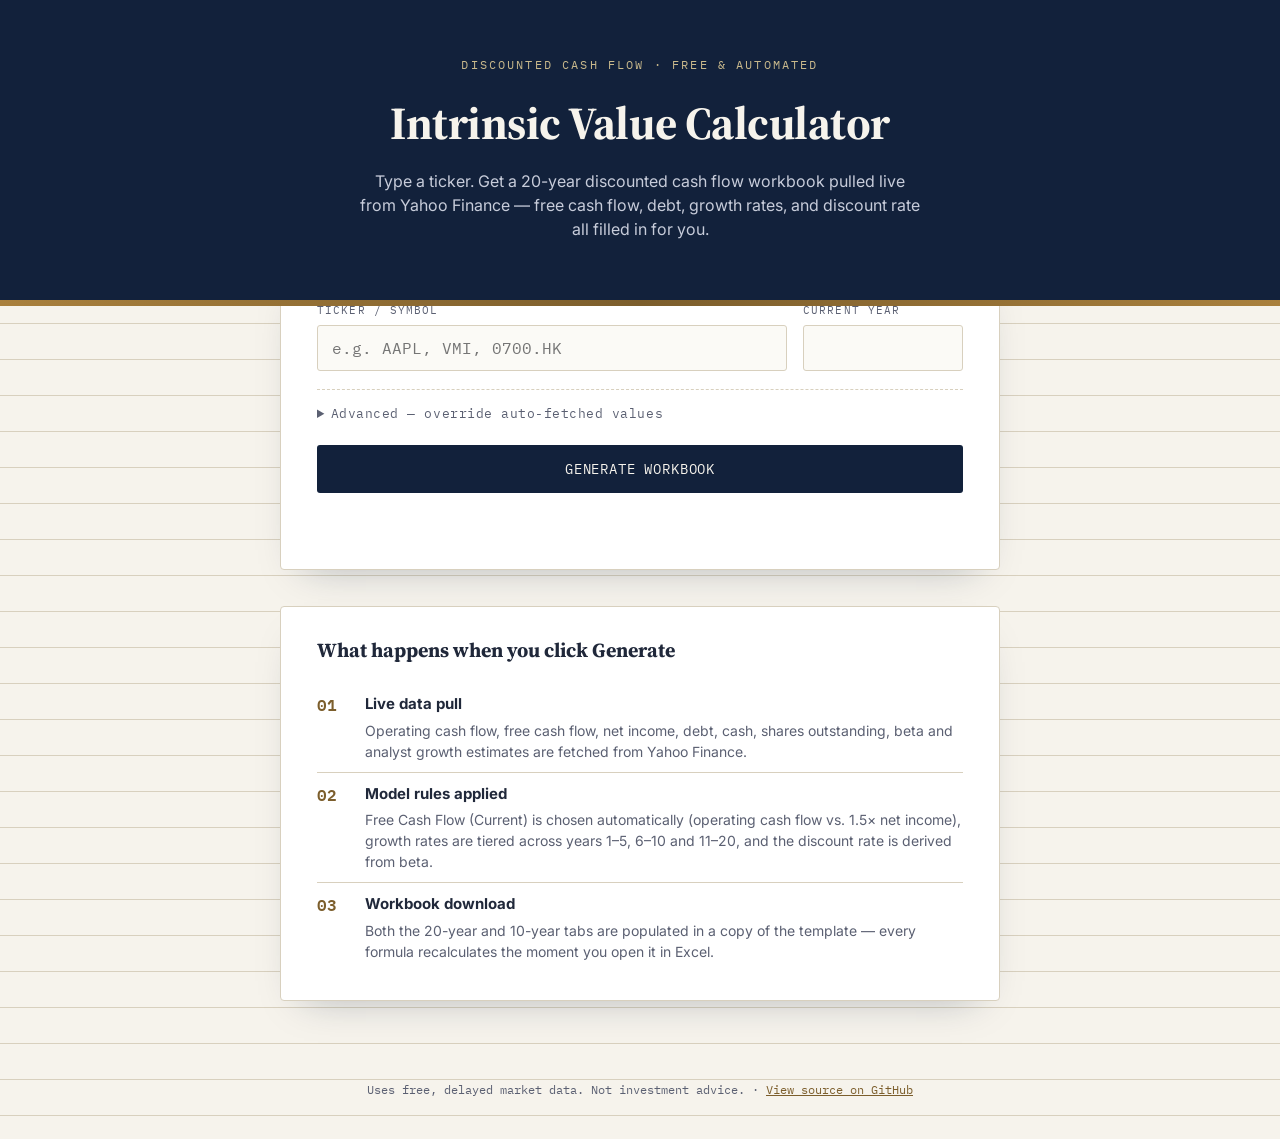
==== web/templates/index.html @ c6a9c307 "Add files via upload" ====
<!DOCTYPE html>
<html lang="en">
<head>
<meta charset="UTF-8">
<meta name="viewport" content="width=device-width, initial-scale=1.0">
<title>Intrinsic Value Calculator</title>
<link rel="preconnect" href="https://fonts.googleapis.com">
<link href="https://fonts.googleapis.com/css2?family=Source+Serif+4:opsz,wght@8..60,400;8..60,600;8..60,700&family=IBM+Plex+Mono:wght@400;500;600&family=Inter:wght@400;500;600&display=swap" rel="stylesheet">
<style>
  :root{
    --ink:#12213B;
    --paper:#F6F3EC;
    --paper-raised:#FFFFFF;
    --brass:#A9803D;
    --brass-dark:#7C5E2C;
    --rule:#D8D0BE;
    --text:#20283A;
    --text-muted:#5B6072;
    --green:#1E6E45;
    --red:#9A3A2E;
  }
  *{box-sizing:border-box;}
  html,body{margin:0;padding:0;}
  body{
    background:var(--paper);
    color:var(--text);
    font-family:'Inter',sans-serif;
    line-height:1.5;
  }
  .ledger-lines{
    background-image: repeating-linear-gradient(to bottom, transparent, transparent 35px, var(--rule) 35px, var(--rule) 36px);
  }
  header{
    background:var(--ink);
    color:var(--paper);
    padding:56px 24px 64px;
    text-align:center;
    position:relative;
  }
  header::after{
    content:"";
    position:absolute; left:0; right:0; bottom:-1px;
    height:6px;
    background:linear-gradient(90deg, var(--brass), var(--brass-dark), var(--brass));
  }
  .eyebrow{
    font-family:'IBM Plex Mono',monospace;
    letter-spacing:.18em;
    text-transform:uppercase;
    font-size:12px;
    color:#C9B98C;
    margin-bottom:14px;
  }
  h1{
    font-family:'Source Serif 4',serif;
    font-weight:700;
    font-size:clamp(30px,5vw,46px);
    margin:0 0 12px;
    letter-spacing:-0.01em;
  }
  header p{
    max-width:560px;
    margin:0 auto;
    color:#C7CCDA;
    font-size:16px;
  }
  main{
    max-width:760px;
    margin:-40px auto 80px;
    padding:0 20px;
  }
  .card{
    background:var(--paper-raised);
    border:1px solid var(--rule);
    border-radius:4px;
    box-shadow:0 18px 40px -24px rgba(18,33,59,0.35);
    padding:36px;
  }
  .field-row{
    display:grid;
    grid-template-columns:1fr 160px;
    gap:16px;
    margin-bottom:18px;
  }
  label{
    display:block;
    font-family:'IBM Plex Mono',monospace;
    font-size:11px;
    letter-spacing:.1em;
    text-transform:uppercase;
    color:var(--text-muted);
    margin-bottom:6px;
  }
  input[type=text], input[type=number]{
    width:100%;
    padding:12px 14px;
    border:1px solid var(--rule);
    border-radius:3px;
    font-family:'IBM Plex Mono',monospace;
    font-size:16px;
    background:#FBFAF6;
    color:var(--text);
  }
  input:focus{
    outline:2px solid var(--brass);
    outline-offset:1px;
    border-color:var(--brass);
  }
  details{
    margin:8px 0 22px;
    border-top:1px dashed var(--rule);
    padding-top:14px;
  }
  summary{
    cursor:pointer;
    font-size:13px;
    color:var(--text-muted);
    font-family:'IBM Plex Mono',monospace;
    letter-spacing:.04em;
  }
  .adv-row{
    display:grid;
    grid-template-columns:1fr 1fr;
    gap:16px;
    margin-top:16px;
  }
  button{
    width:100%;
    padding:15px;
    background:var(--ink);
    color:var(--paper);
    border:none;
    border-radius:3px;
    font-family:'IBM Plex Mono',monospace;
    font-size:14px;
    letter-spacing:.06em;
    text-transform:uppercase;
    cursor:pointer;
    transition:background .15s ease;
  }
  button:hover{ background:#1B2E52; }
  button:disabled{ background:#9099AA; cursor:progress; }

  #status{
    margin-top:20px;
    font-family:'IBM Plex Mono',monospace;
    font-size:13px;
    white-space:pre-wrap;
    min-height:20px;
  }
  #status.ok{ color:var(--green); }
  #status.err{ color:var(--red); }

  .steps{
    margin-top:36px;
    padding:28px 36px;
  }
  .steps h2{
    font-family:'Source Serif 4',serif;
    font-size:20px;
    margin:0 0 18px;
  }
  .step{
    display:grid;
    grid-template-columns:34px 1fr;
    gap:14px;
    padding:10px 0;
    border-bottom:1px solid var(--rule);
  }
  .step:last-child{ border-bottom:none; }
  .step .num{
    font-family:'IBM Plex Mono',monospace;
    color:var(--brass-dark);
    font-weight:600;
  }
  .step h3{ margin:0 0 4px; font-size:15px; }
  .step p{ margin:0; color:var(--text-muted); font-size:14px; }

  footer{
    text-align:center;
    color:var(--text-muted);
    font-size:12px;
    font-family:'IBM Plex Mono',monospace;
    padding-bottom:40px;
  }
  footer a{ color:var(--brass-dark); }
</style>
</head>
<body class="ledger-lines">
  <header>
    <div class="eyebrow">Discounted Cash Flow &middot; Free &amp; Automated</div>
    <h1>Intrinsic Value Calculator</h1>
    <p>Type a ticker. Get a 20-year discounted cash flow workbook pulled live from Yahoo Finance &mdash; free cash flow, debt, growth rates, and discount rate all filled in for you.</p>
  </header>

  <main>
    <div class="card">
      <div class="field-row">
        <div>
          <label for="ticker">Ticker / Symbol</label>
          <input type="text" id="ticker" placeholder="e.g. AAPL, VMI, 0700.HK" autocomplete="off">
        </div>
        <div>
          <label for="year">Current Year</label>
          <input type="number" id="year">
        </div>
      </div>

      <details>
        <summary>Advanced &mdash; override auto-fetched values</summary>
        <div class="adv-row">
          <div>
            <label for="last_close">Last Close Price</label>
            <input type="number" step="0.01" id="last_close" placeholder="auto">
          </div>
          <div>
            <label for="discount_rate">Discount Rate (decimal)</label>
            <input type="number" step="0.001" id="discount_rate" placeholder="auto, e.g. 0.086">
          </div>
        </div>
      </details>

      <button id="generateBtn">Generate Workbook</button>
      <div id="status"></div>
    </div>

    <div class="card steps">
      <h2>What happens when you click Generate</h2>
      <div class="step">
        <div class="num">01</div>
        <div><h3>Live data pull</h3><p>Operating cash flow, free cash flow, net income, debt, cash, shares outstanding, beta and analyst growth estimates are fetched from Yahoo Finance.</p></div>
      </div>
      <div class="step">
        <div class="num">02</div>
        <div><h3>Model rules applied</h3><p>Free Cash Flow (Current) is chosen automatically (operating cash flow vs. 1.5&times; net income), growth rates are tiered across years 1&ndash;5, 6&ndash;10 and 11&ndash;20, and the discount rate is derived from beta.</p></div>
      </div>
      <div class="step">
        <div class="num">03</div>
        <div><h3>Workbook download</h3><p>Both the 20-year and 10-year tabs are populated in a copy of the template &mdash; every formula recalculates the moment you open it in Excel.</p></div>
      </div>
    </div>
  </main>

  <footer>
    Uses free, delayed market data. Not investment advice. &middot; <a href="https://github.com" target="_blank" rel="noopener">View source on GitHub</a>
  </footer>

<script>
  document.getElementById('year').value = {{ default_year }};

  const btn = document.getElementById('generateBtn');
  const statusEl = document.getElementById('status');

  btn.addEventListener('click', async () => {
    const ticker = document.getElementById('ticker').value.trim();
    const year = document.getElementById('year').value.trim();
    const lastClose = document.getElementById('last_close').value.trim();
    const discountRate = document.getElementById('discount_rate').value.trim();

    statusEl.className = '';
    statusEl.textContent = '';

    if (!ticker) {
      statusEl.className = 'err';
      statusEl.textContent = 'Please enter a ticker symbol.';
      return;
    }

    btn.disabled = true;
    statusEl.textContent = `Fetching data for ${ticker.toUpperCase()}...`;

    try {
      const res = await fetch('/api/generate', {
        method: 'POST',
        headers: {'Content-Type':'application/json'},
        body: JSON.stringify({
          ticker, year,
          last_close: lastClose || null,
          discount_rate: discountRate || null,
        }),
      });

      if (!res.ok) {
        const data = await res.json().catch(() => ({}));
        throw new Error(data.error || `Request failed (${res.status})`);
      }

      const blob = await res.blob();
      const disposition = res.headers.get('Content-Disposition') || '';
      const match = disposition.match(/filename="?([^"]+)"?/);
      const filename = match ? match[1] : `${ticker.toUpperCase()}_Intrinsic_Value.xlsx`;

      const url = window.URL.createObjectURL(blob);
      const a = document.createElement('a');
      a.href = url;
      a.download = filename;
      document.body.appendChild(a);
      a.click();
      a.remove();
      window.URL.revokeObjectURL(url);

      statusEl.className = 'ok';
      statusEl.textContent = `Done — ${filename} downloaded.`;
    } catch (err) {
      statusEl.className = 'err';
      statusEl.textContent = `Error: ${err.message}`;
    } finally {
      btn.disabled = false;
    }
  });
</script>
</body>
</html>
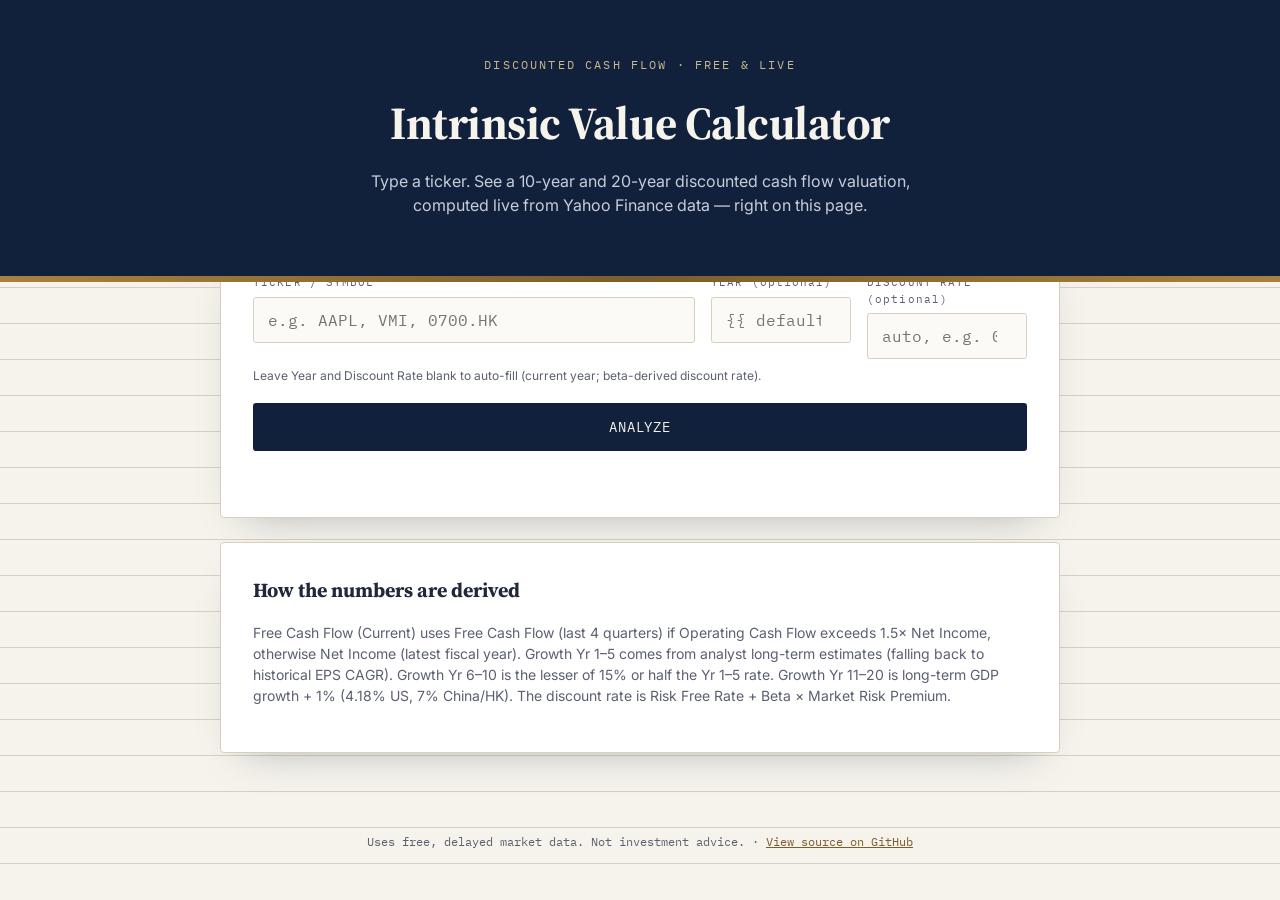
==== commit f854b964: "Add files via upload" ====
--- a/web/templates/index.html
+++ b/web/templates/index.html
@@ -65,7 +65,7 @@
     font-size:16px;
   }
   main{
-    max-width:760px;
+    max-width:880px;
     margin:-40px auto 80px;
     padding:0 20px;
   }
@@ -74,13 +74,17 @@
     border:1px solid var(--rule);
     border-radius:4px;
     box-shadow:0 18px 40px -24px rgba(18,33,59,0.35);
-    padding:36px;
+    padding:32px;
+    margin-bottom:24px;
   }
   .field-row{
     display:grid;
-    grid-template-columns:1fr 160px;
+    grid-template-columns:1fr 140px 160px;
     gap:16px;
-    margin-bottom:18px;
+    margin-bottom:8px;
+  }
+  @media (max-width:640px){
+    .field-row{ grid-template-columns:1fr; }
   }
   label{
     display:block;
@@ -106,27 +110,13 @@
     outline-offset:1px;
     border-color:var(--brass);
   }
-  details{
-    margin:8px 0 22px;
-    border-top:1px dashed var(--rule);
-    padding-top:14px;
-  }
-  summary{
-    cursor:pointer;
-    font-size:13px;
-    color:var(--text-muted);
-    font-family:'IBM Plex Mono',monospace;
-    letter-spacing:.04em;
-  }
-  .adv-row{
-    display:grid;
-    grid-template-columns:1fr 1fr;
-    gap:16px;
-    margin-top:16px;
+  .hint{
+    font-size:12px;
+    color:var(--text-muted);
+    margin:2px 0 18px;
   }
   button{
-    width:100%;
-    padding:15px;
+    padding:15px 22px;
     background:var(--ink);
     color:var(--paper);
     border:none;
@@ -138,43 +128,135 @@
     cursor:pointer;
     transition:background .15s ease;
   }
-  button:hover{ background:#1B2E52; }
-  button:disabled{ background:#9099AA; cursor:progress; }
+  button.primary{ width:100%; }
+  button.secondary{
+    background:transparent;
+    color:var(--ink);
+    border:1px solid var(--ink);
+  }
+  button:hover{ background:#1B2E52; color:var(--paper); }
+  button.secondary:hover{ background:var(--ink); }
+  button:disabled{ background:#9099AA; color:#fff; cursor:progress; border-color:#9099AA; }
 
   #status{
-    margin-top:20px;
+    margin-top:14px;
     font-family:'IBM Plex Mono',monospace;
     font-size:13px;
     white-space:pre-wrap;
     min-height:20px;
   }
-  #status.ok{ color:var(--green); }
   #status.err{ color:var(--red); }
 
-  .steps{
-    margin-top:36px;
-    padding:28px 36px;
-  }
-  .steps h2{
+  #results{ display:none; }
+
+  .stock-name{
     font-family:'Source Serif 4',serif;
-    font-size:20px;
-    margin:0 0 18px;
-  }
-  .step{
+    font-size:24px;
+    font-weight:700;
+    margin:0;
+  }
+  .stock-sub{
+    font-family:'IBM Plex Mono',monospace;
+    font-size:13px;
+    color:var(--text-muted);
+    margin-top:4px;
+  }
+
+  .kv-grid{
     display:grid;
-    grid-template-columns:34px 1fr;
+    grid-template-columns:repeat(auto-fit, minmax(180px,1fr));
+    gap:18px;
+    margin-top:20px;
+  }
+  .kv-grid .kv label{ margin-bottom:4px; }
+  .kv-grid .kv .val{
+    font-family:'IBM Plex Mono',monospace;
+    font-size:16px;
+  }
+  .kv-grid .kv .src{
+    font-size:11px;
+    color:var(--text-muted);
+    margin-top:2px;
+  }
+
+  .horizon-toggle{
+    display:flex;
+    gap:0;
+    margin-bottom:20px;
+    border:1px solid var(--ink);
+    border-radius:3px;
+    overflow:hidden;
+    width:fit-content;
+  }
+  .horizon-toggle button{
+    background:transparent;
+    color:var(--ink);
+    border:none;
+    border-radius:0;
+    padding:10px 20px;
+  }
+  .horizon-toggle button.active{
+    background:var(--ink);
+    color:var(--paper);
+  }
+
+  .verdict{
+    display:flex;
+    align-items:baseline;
     gap:14px;
-    padding:10px 0;
+    padding:20px 0;
+    border-top:1px solid var(--rule);
     border-bottom:1px solid var(--rule);
-  }
-  .step:last-child{ border-bottom:none; }
-  .step .num{
-    font-family:'IBM Plex Mono',monospace;
-    color:var(--brass-dark);
-    font-weight:600;
-  }
-  .step h3{ margin:0 0 4px; font-size:15px; }
-  .step p{ margin:0; color:var(--text-muted); font-size:14px; }
+    margin:20px 0;
+  }
+  .verdict .price{
+    font-family:'Source Serif 4',serif;
+    font-size:34px;
+    font-weight:700;
+  }
+  .verdict .tag{
+    font-family:'IBM Plex Mono',monospace;
+    font-size:13px;
+    padding:4px 10px;
+    border-radius:3px;
+  }
+  .tag.undervalued{ background:#E4F0E9; color:var(--green); }
+  .tag.overvalued{ background:#F3E4E1; color:var(--red); }
+
+  table{
+    width:100%;
+    border-collapse:collapse;
+    font-family:'IBM Plex Mono',monospace;
+    font-size:13px;
+  }
+  th,td{
+    text-align:right;
+    padding:8px 10px;
+    border-bottom:1px solid var(--rule);
+  }
+  th:first-child, td:first-child{ text-align:left; }
+  thead th{
+    color:var(--text-muted);
+    font-weight:500;
+    text-transform:uppercase;
+    font-size:11px;
+    letter-spacing:.05em;
+  }
+
+  details{ margin-top:14px; }
+  summary{
+    cursor:pointer;
+    font-family:'IBM Plex Mono',monospace;
+    font-size:12px;
+    color:var(--text-muted);
+  }
+  .table-wrap{ overflow-x:auto; margin-top:12px; }
+
+  .actions{
+    display:flex;
+    gap:12px;
+    margin-top:8px;
+  }
 
   footer{
     text-align:center;
@@ -188,9 +270,9 @@
 </head>
 <body class="ledger-lines">
   <header>
-    <div class="eyebrow">Discounted Cash Flow &middot; Free &amp; Automated</div>
+    <div class="eyebrow">Discounted Cash Flow &middot; Free &amp; Live</div>
     <h1>Intrinsic Value Calculator</h1>
-    <p>Type a ticker. Get a 20-year discounted cash flow workbook pulled live from Yahoo Finance &mdash; free cash flow, debt, growth rates, and discount rate all filled in for you.</p>
+    <p>Type a ticker. See a 10-year and 20-year discounted cash flow valuation, computed live from Yahoo Finance data &mdash; right on this page.</p>
   </header>
 
   <main>
@@ -201,43 +283,83 @@
           <input type="text" id="ticker" placeholder="e.g. AAPL, VMI, 0700.HK" autocomplete="off">
         </div>
         <div>
-          <label for="year">Current Year</label>
-          <input type="number" id="year">
+          <label for="year">Year <span style="text-transform:none">(optional)</span></label>
+          <input type="number" id="year" placeholder="{{ default_year }}">
+        </div>
+        <div>
+          <label for="discount_rate">Discount Rate <span style="text-transform:none">(optional)</span></label>
+          <input type="number" step="0.001" id="discount_rate" placeholder="auto, e.g. 0.086">
         </div>
       </div>
-
-      <details>
-        <summary>Advanced &mdash; override auto-fetched values</summary>
-        <div class="adv-row">
-          <div>
-            <label for="last_close">Last Close Price</label>
-            <input type="number" step="0.01" id="last_close" placeholder="auto">
-          </div>
-          <div>
-            <label for="discount_rate">Discount Rate (decimal)</label>
-            <input type="number" step="0.001" id="discount_rate" placeholder="auto, e.g. 0.086">
-          </div>
-        </div>
-      </details>
-
-      <button id="generateBtn">Generate Workbook</button>
+      <p class="hint">Leave Year and Discount Rate blank to auto-fill (current year; beta-derived discount rate).</p>
+
+      <button class="primary" id="analyzeBtn">Analyze</button>
       <div id="status"></div>
     </div>
 
-    <div class="card steps">
-      <h2>What happens when you click Generate</h2>
-      <div class="step">
-        <div class="num">01</div>
-        <div><h3>Live data pull</h3><p>Operating cash flow, free cash flow, net income, debt, cash, shares outstanding, beta and analyst growth estimates are fetched from Yahoo Finance.</p></div>
+    <div id="results">
+      <div class="card">
+        <h2 class="stock-name" id="r-name"></h2>
+        <div class="stock-sub" id="r-sub"></div>
+
+        <div class="kv-grid">
+          <div class="kv"><label>Free Cash Flow (Current)</label><div class="val" id="r-fcf"></div><div class="src" id="r-fcf-src"></div></div>
+          <div class="kv"><label>Total Debt</label><div class="val" id="r-debt"></div></div>
+          <div class="kv"><label>Cash &amp; ST Investments</label><div class="val" id="r-cash"></div></div>
+          <div class="kv"><label>Shares Outstanding</label><div class="val" id="r-shares"></div></div>
+          <div class="kv"><label>Growth Yr 1&ndash;5</label><div class="val" id="r-g1"></div></div>
+          <div class="kv"><label>Growth Yr 6&ndash;10</label><div class="val" id="r-g2"></div></div>
+          <div class="kv"><label>Growth Yr 11&ndash;20</label><div class="val" id="r-g3"></div></div>
+          <div class="kv"><label>Last Close</label><div class="val" id="r-close"></div></div>
+          <div class="kv"><label>Discount Rate</label><div class="val" id="r-dr"></div><div class="src" id="r-dr-src"></div></div>
+        </div>
       </div>
-      <div class="step">
-        <div class="num">02</div>
-        <div><h3>Model rules applied</h3><p>Free Cash Flow (Current) is chosen automatically (operating cash flow vs. 1.5&times; net income), growth rates are tiered across years 1&ndash;5, 6&ndash;10 and 11&ndash;20, and the discount rate is derived from beta.</p></div>
+
+      <div class="card">
+        <div class="horizon-toggle">
+          <button id="btn-20y" class="active">20-Year</button>
+          <button id="btn-10y">10-Year</button>
+        </div>
+
+        <div class="verdict">
+          <div class="price" id="r-final-iv"></div>
+          <div class="tag" id="r-tag"></div>
+        </div>
+
+        <div class="kv-grid">
+          <div class="kv"><label>PV of Free Cash Flow</label><div class="val" id="r-pv"></div></div>
+          <div class="kv"><label>Intrinsic Value before Cash/Debt</label><div class="val" id="r-iv-before"></div></div>
+          <div class="kv"><label>Less Debt / Share</label><div class="val" id="r-debt-share"></div></div>
+          <div class="kv"><label>Plus Cash / Share</label><div class="val" id="r-cash-share"></div></div>
+          <div class="kv"><label>Final IV / Share (Stock Ccy)</label><div class="val" id="r-final-iv-stock"></div></div>
+          <div class="kv"><label>(Discount) / Premium</label><div class="val" id="r-disc-prem"></div></div>
+        </div>
+
+        <details>
+          <summary>Show year-by-year Free Cash Flow projection</summary>
+          <div class="table-wrap">
+            <table id="r-table">
+              <thead><tr><th>Year</th><th>Projected FCF</th><th>Discount Factor</th><th>Discounted Value</th></tr></thead>
+              <tbody></tbody>
+            </table>
+          </div>
+        </details>
       </div>
-      <div class="step">
-        <div class="num">03</div>
-        <div><h3>Workbook download</h3><p>Both the 20-year and 10-year tabs are populated in a copy of the template &mdash; every formula recalculates the moment you open it in Excel.</p></div>
+
+      <div class="actions">
+        <button class="secondary" id="downloadBtn">Download as Excel</button>
       </div>
+    </div>
+
+    <div class="card">
+      <h2 style="font-family:'Source Serif 4',serif;font-size:20px;margin-top:0;">How the numbers are derived</h2>
+      <p style="color:var(--text-muted);font-size:14px;">
+        Free Cash Flow (Current) uses Free Cash Flow (last 4 quarters) if Operating Cash Flow exceeds
+        1.5&times; Net Income, otherwise Net Income (latest fiscal year). Growth Yr 1&ndash;5 comes from
+        analyst long-term estimates (falling back to historical EPS CAGR). Growth Yr 6&ndash;10 is the
+        lesser of 15% or half the Yr 1&ndash;5 rate. Growth Yr 11&ndash;20 is long-term GDP growth + 1%
+        (4.18% US, 7% China/HK). The discount rate is Risk Free Rate + Beta &times; Market Risk Premium.
+      </p>
     </div>
   </main>
 
@@ -246,17 +368,94 @@
   </footer>
 
 <script>
-  document.getElementById('year').value = {{ default_year }};
-
-  const btn = document.getElementById('generateBtn');
-  const statusEl = document.getElementById('status');
-
-  btn.addEventListener('click', async () => {
-    const ticker = document.getElementById('ticker').value.trim();
-    const year = document.getElementById('year').value.trim();
-    const lastClose = document.getElementById('last_close').value.trim();
-    const discountRate = document.getElementById('discount_rate').value.trim();
-
+  const $ = id => document.getElementById(id);
+  let lastResult = null;
+  let currentHorizon = '20';
+
+  function fmtNum(x, decimals=2) {
+    if (x === null || x === undefined || Number.isNaN(x)) return '—';
+    return Number(x).toLocaleString(undefined, {minimumFractionDigits: decimals, maximumFractionDigits: decimals});
+  }
+  function fmtPct(x, decimals=1) {
+    if (x === null || x === undefined || Number.isNaN(x)) return '—';
+    return (Number(x) * 100).toLocaleString(undefined, {minimumFractionDigits: decimals, maximumFractionDigits: decimals}) + '%';
+  }
+  function fmtMoney(x, ccy) {
+    if (x === null || x === undefined || Number.isNaN(x)) return '—';
+    return (ccy || '') + ' ' + fmtNum(x, 2);
+  }
+
+  function renderHorizon(horizon) {
+    if (!lastResult) return;
+    currentHorizon = horizon;
+    $('btn-20y').classList.toggle('active', horizon === '20');
+    $('btn-10y').classList.toggle('active', horizon === '10');
+
+    const data = lastResult.data;
+    const result = horizon === '20' ? lastResult.result_20y : lastResult.result_10y;
+    const stockCcy = data.stock_currency_symbol;
+
+    $('r-final-iv').textContent = fmtMoney(result.final_iv_per_share_stock_ccy, stockCcy);
+    const dp = result.discount_premium;
+    const tag = $('r-tag');
+    if (dp === null || dp === undefined) {
+      tag.textContent = 'n/a';
+      tag.className = 'tag';
+    } else if (dp < 0) {
+      tag.textContent = `Trading ${fmtPct(Math.abs(dp))} below intrinsic value`;
+      tag.className = 'tag undervalued';
+    } else {
+      tag.textContent = `Trading ${fmtPct(dp)} above intrinsic value`;
+      tag.className = 'tag overvalued';
+    }
+
+    $('r-pv').textContent = fmtMoney(result.pv_of_fcf_m, data.stmt_currency_symbol) + 'm';
+    $('r-iv-before').textContent = fmtMoney(result.iv_before_cash_debt, data.stmt_currency_symbol);
+    $('r-debt-share').textContent = fmtMoney(result.debt_per_share, data.stmt_currency_symbol);
+    $('r-cash-share').textContent = fmtMoney(result.cash_per_share, data.stmt_currency_symbol);
+    $('r-final-iv-stock').textContent = fmtMoney(result.final_iv_per_share_stock_ccy, stockCcy);
+    $('r-disc-prem').textContent = dp === null || dp === undefined ? '—' : fmtPct(dp);
+
+    const tbody = document.querySelector('#r-table tbody');
+    tbody.innerHTML = '';
+    result.rows.forEach(row => {
+      const tr = document.createElement('tr');
+      tr.innerHTML = `<td>${row.year}</td><td>${fmtNum(row.fcf_m)}</td><td>${fmtNum(row.discount_factor, 4)}</td><td>${fmtNum(row.discounted_value_m)}</td>`;
+      tbody.appendChild(tr);
+    });
+  }
+
+  function renderResult(result) {
+    lastResult = result;
+    const data = result.data;
+
+    $('r-name').textContent = data.name;
+    $('r-sub').textContent = `${data.ticker} · Method: ${data.method} · Current Year: ${result.year}`;
+
+    $('r-fcf').textContent = fmtMoney(data.fcf_current_value_m, data.stmt_currency_symbol) + 'm';
+    $('r-fcf-src').textContent = data.rule_note;
+    $('r-debt').textContent = fmtMoney(data.total_debt_m, data.stmt_currency_symbol) + 'm';
+    $('r-cash').textContent = fmtMoney(data.cash_sti_m, data.stmt_currency_symbol) + 'm';
+    $('r-shares').textContent = fmtNum(data.shares_out_m, 1) + 'm';
+    $('r-g1').textContent = fmtPct(data.growth_yr1_5);
+    $('r-g2').textContent = fmtPct(data.growth_yr6_10);
+    $('r-g3').textContent = fmtPct(data.growth_yr11_20);
+    $('r-close').textContent = fmtMoney(data.last_close, data.stock_currency_symbol);
+    $('r-dr').textContent = fmtPct(data.discount_rate);
+    $('r-dr-src').textContent = data.discount_rate_source;
+
+    $('results').style.display = 'block';
+    renderHorizon(currentHorizon);
+  }
+
+  $('btn-20y').addEventListener('click', () => renderHorizon('20'));
+  $('btn-10y').addEventListener('click', () => renderHorizon('10'));
+
+  $('analyzeBtn').addEventListener('click', async () => {
+    const ticker = $('ticker').value.trim();
+    const year = $('year').value.trim();
+    const discountRate = $('discount_rate').value.trim();
+    const statusEl = $('status');
     statusEl.className = '';
     statusEl.textContent = '';
 
@@ -266,46 +465,61 @@
       return;
     }
 
-    btn.disabled = true;
+    $('analyzeBtn').disabled = true;
+    $('results').style.display = 'none';
     statusEl.textContent = `Fetching data for ${ticker.toUpperCase()}...`;
 
+    try {
+      const res = await fetch('/api/analyze', {
+        method: 'POST',
+        headers: {'Content-Type': 'application/json'},
+        body: JSON.stringify({ticker, year: year || null, discount_rate: discountRate || null}),
+      });
+      const payload = await res.json();
+      if (!res.ok) throw new Error(payload.error || `Request failed (${res.status})`);
+
+      statusEl.textContent = '';
+      renderResult(payload);
+    } catch (err) {
+      statusEl.className = 'err';
+      statusEl.textContent = `Error: ${err.message}`;
+    } finally {
+      $('analyzeBtn').disabled = false;
+    }
+  });
+
+  $('downloadBtn').addEventListener('click', async () => {
+    if (!lastResult) return;
+    const ticker = lastResult.data.ticker;
+    const year = lastResult.year;
+    const discountRate = lastResult.data.discount_rate;
+    const statusEl = $('status');
+
+    $('downloadBtn').disabled = true;
     try {
       const res = await fetch('/api/generate', {
         method: 'POST',
-        headers: {'Content-Type':'application/json'},
-        body: JSON.stringify({
-          ticker, year,
-          last_close: lastClose || null,
-          discount_rate: discountRate || null,
-        }),
+        headers: {'Content-Type': 'application/json'},
+        body: JSON.stringify({ticker, year, discount_rate: discountRate}),
       });
-
       if (!res.ok) {
         const data = await res.json().catch(() => ({}));
         throw new Error(data.error || `Request failed (${res.status})`);
       }
-
       const blob = await res.blob();
       const disposition = res.headers.get('Content-Disposition') || '';
       const match = disposition.match(/filename="?([^"]+)"?/);
-      const filename = match ? match[1] : `${ticker.toUpperCase()}_Intrinsic_Value.xlsx`;
-
+      const filename = match ? match[1] : `${ticker}_Intrinsic_Value.xlsx`;
       const url = window.URL.createObjectURL(blob);
       const a = document.createElement('a');
-      a.href = url;
-      a.download = filename;
-      document.body.appendChild(a);
-      a.click();
-      a.remove();
+      a.href = url; a.download = filename;
+      document.body.appendChild(a); a.click(); a.remove();
       window.URL.revokeObjectURL(url);
-
-      statusEl.className = 'ok';
-      statusEl.textContent = `Done — ${filename} downloaded.`;
     } catch (err) {
       statusEl.className = 'err';
       statusEl.textContent = `Error: ${err.message}`;
     } finally {
-      btn.disabled = false;
+      $('downloadBtn').disabled = false;
     }
   });
 </script>
